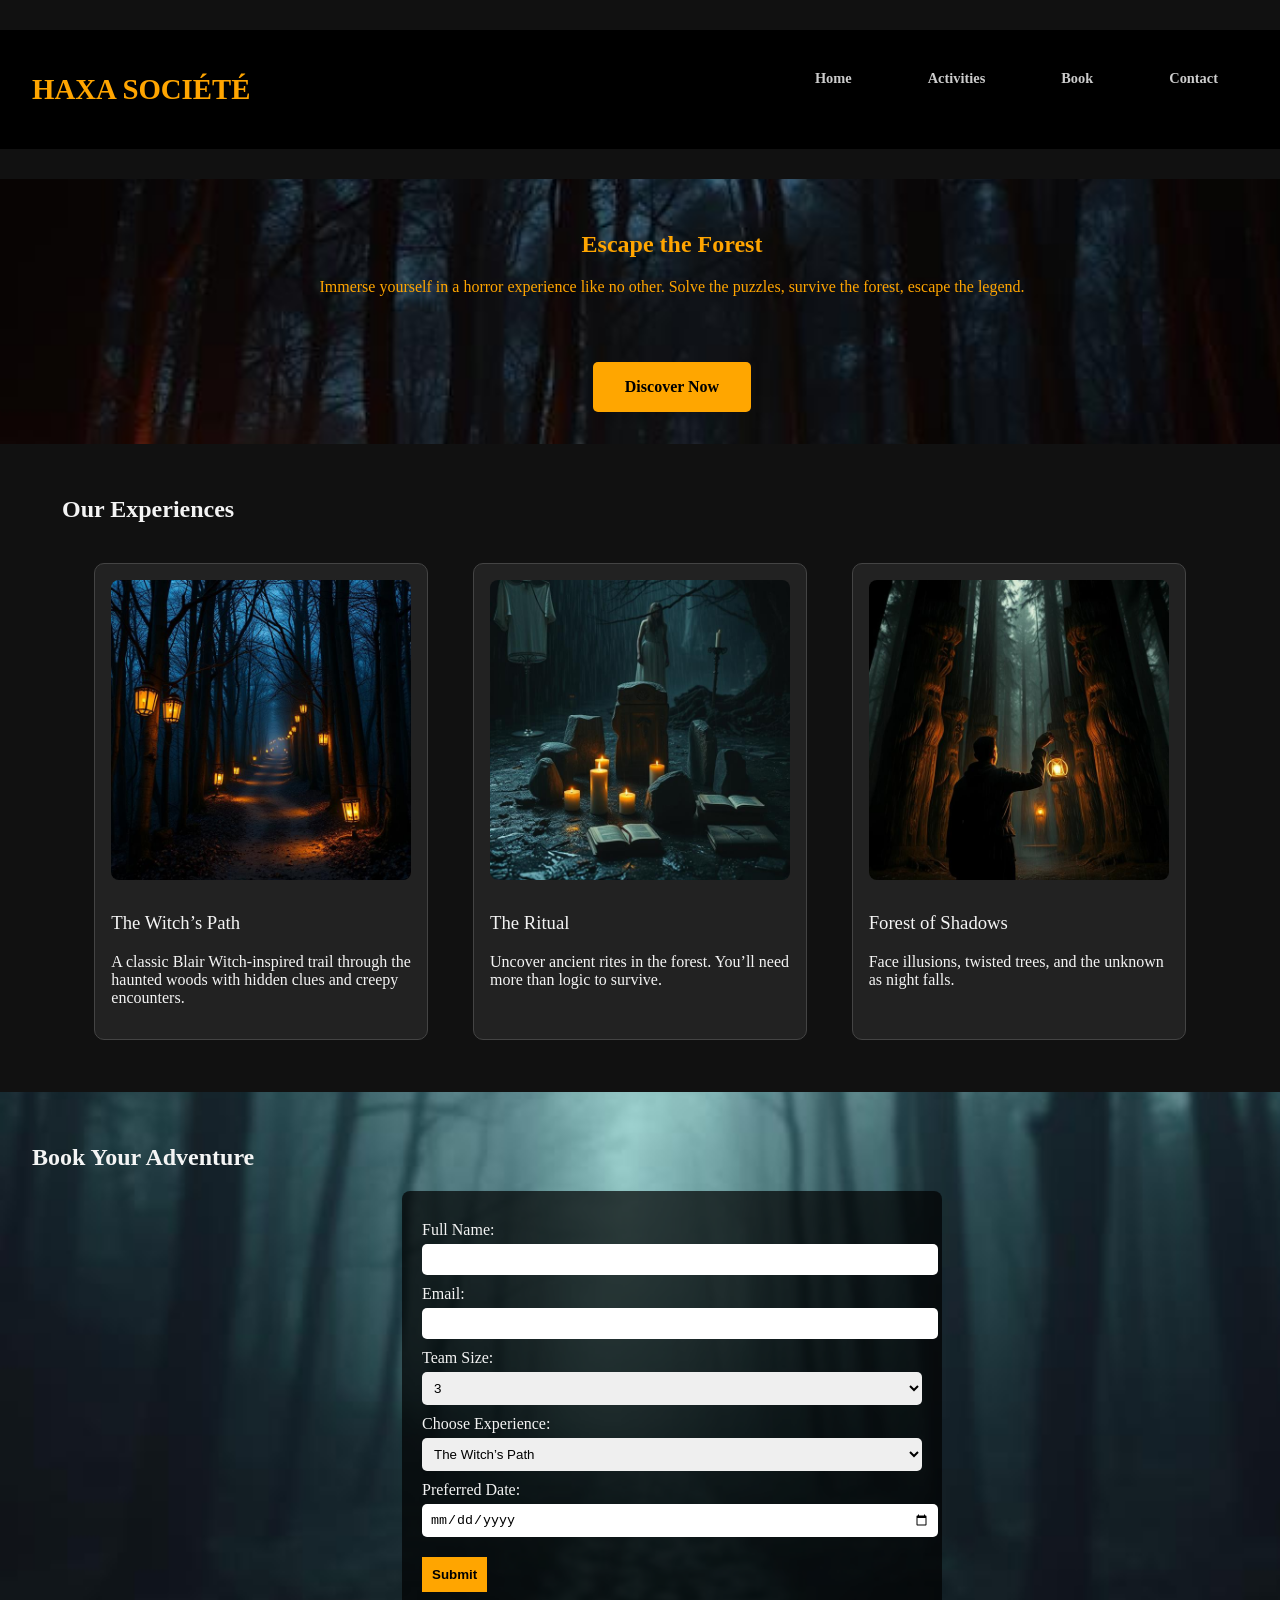
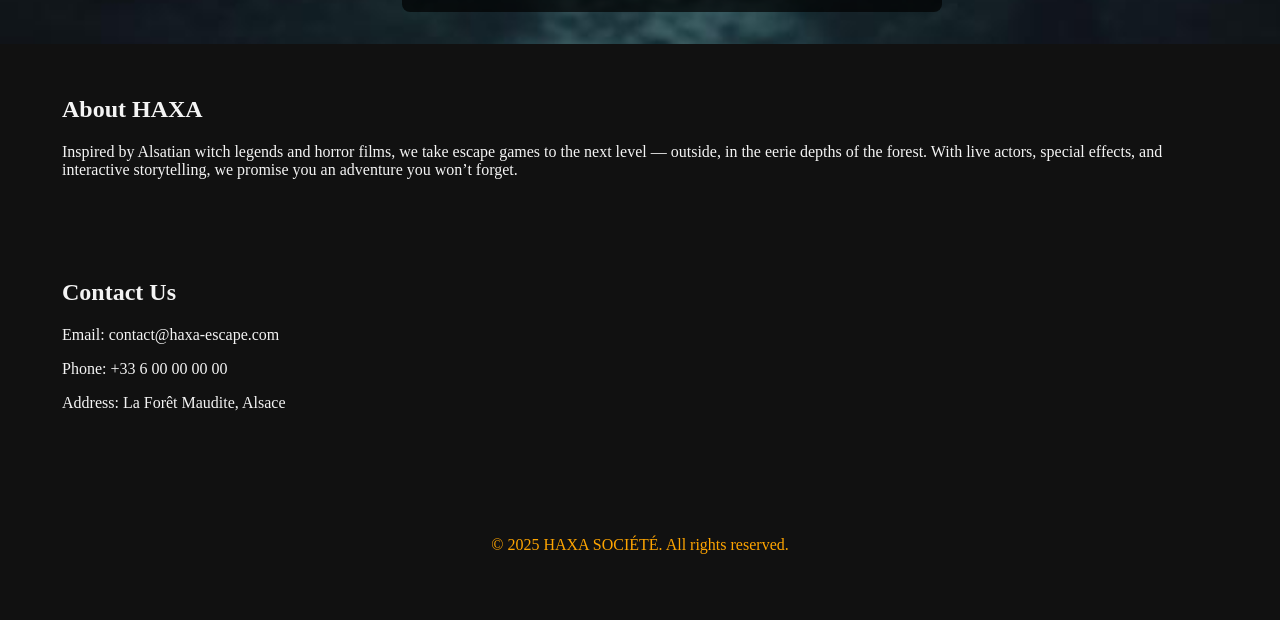
==== index.html @ fae3685a "Add files via upload" ====
<!DOCTYPE html>
<html lang="en">
<head>
  <meta charset="UTF-8">
  <meta name="viewport" content="width=device-width, initial-scale=1.0">
  <title>HAXA SOCIÉTÉ - Immersive Escape Games</title>
  <link rel="stylesheet" href="style.css">
</head>
<body>
  <header>
    <div class="logo">HAXA SOCIÉTÉ</div>
    <nav>
      <ul>
        <li><a href="index.html#home">Home</a></li>
        <li><a href="index.html#activities">Activities</a></li>
        <li><a href="index.html#booking">Book</a></li>
        <li><a href="index.html#contact">Contact</a></li>
      </ul>
    </nav>
  </header>

  <section id="home">
    <h1>Escape the Forest</h1>
    <p>Immerse yourself in a horror experience like no other. Solve the puzzles, survive the forest, escape the legend.</p>
    <a href="#" class="cta-button">Discover Now</a>
  </section>
  <div id="modal" class="modal">
    <div class="modal-content">
        <p> Game Zones:
            he forest is divided into several “stations” or themed zones. Each zone represents a part of the story and contains puzzles or props.
            
            Trail Map or Guided Path: Participants follow a predefined path, sometimes with a map or guided by an actor/performer.
            Live Actors: Actors play roles such as witches, lost villagers, cursed spirits, or ritual leaders. They may interact, spook, or even help players.
            
            Clues & Props:  
    
            Hidden inside tree hollows, under fake rocks, or hanging from branches in sealed scrolls.
            Found through UV light, sound cues, or coded messages burned into bark or etched into stone.
            Ritual sites with bones, candles, books, etc. that hint at the next move.
            
            
            Tools Provided: 
    
            Lanterns, walkie-talkies, maps, or magical talismans.
            
            Time Limit:
            60–90 minutes, tracked via actor or device.
            
            
            Safety and Control:
    
            Staff/actors follow from a distance and intervene only when needed.
            Emergency exits and communication tools are part of the safety system.
            Paths are cleared, but look wild.
            </p>
      <span class="close-button">&times;</span>
      
    </div>
  </div>
  <section id="activities">
    <h2>Our Experiences</h2>
    <div class="activity-list">
      <div class="activity">
        <img src="Photos/2.jpg" alt="The Witch’s Path">
        <h3><a href="witch-path.html">The Witch’s Path</a></h3>
        <p>A classic Blair Witch-inspired trail through the haunted woods with hidden clues and creepy encounters.</p>
      </div>
      <div class="activity">
        <img src="Photos/4.jpg">
        <h3><a href="ritual.html">The Ritual</a></h3>
        <p>Uncover ancient rites in the forest. You’ll need more than logic to survive.</p>
      </div>
      <div class="activity">
        <img src="Photos/7.jpg">
        <h3><a href="forest-shadows.html">Forest of Shadows</a></h3>
        <p>Face illusions, twisted trees, and the unknown as night falls.</p>
      </div>
    </div>
  </section>

  <section id="booking">
    <h2>Book Your Adventure</h2>
    <form id="booking-form">
      <label for="name">Full Name:</label>
      <input type="text" id="name" name="name" required>

      <label for="email">Email:</label>
      <input type="email" id="email" name="email" required>

      <label for="team-size">Team Size:</label>
      <select id="team-size" name="team-size">
        <option>3</option>
        <option>4</option>
        <option>5</option>
        <option>6</option>
      </select>

      <label for="experience">Choose Experience:</label>
      <select id="experience" name="experience">
        <option>The Witch’s Path</option>
        <option>The Ritual</option>
        <option>Forest of Shadows</option>
      </select>

      <label for="date">Preferred Date:</label>
      <input type="date" id="date" name="date" required>

      <button type="submit">Submit</button>
    </form>
  </section>

  <section id="about">
    <h2>About HAXA</h2>
    <p>Inspired by Alsatian witch legends and horror films, we take escape games to the next level — outside, in the eerie depths of the forest. With live actors, special effects, and interactive storytelling, we promise you an adventure you won’t forget.</p>
  </section>

  <section id="contact">
    <h2>Contact Us</h2>
    <p>Email: contact@haxa-escape.com</p>
    <p>Phone: +33 6 00 00 00 00</p>
    <p>Address: La Forêt Maudite, Alsace</p>
  </section>

  <footer>
    <p>&copy; 2025 HAXA SOCIÉTÉ. All rights reserved.</p>
  </footer>

  <script src="script.js"></script>
</body>
</html>
---- style.css ----
body {
    margin: 30px;
    font-family: 'Creepster', cursive;
    background-color: #111;
    color: #f4f4f4;
  }
  
  header {
    margin: 30px;
    background-color: #000;
    color: orange;
    display: flex;
    justify-content: space-between;
    width: 100vw; /* Makes the section span the full width of the viewport */
    margin-left: calc(-50vw + 50%); /* Removes any side margins */
    position: relative; /* Ensures proper alignment */
    align-items: center;
    position: sticky;
    top: 0;
    z-index: 10;
  }
  
  .logo {
    font-size: 1.8rem;
    font-weight: bold;
    font-family: 'Creepster', cursive;
    padding: 1rem 2rem;

  }
  
  nav ul {
    list-style: none;
    display: flex;
    gap: 1rem;
    padding: 1rem 2rem;
    margin-right: auto;
  }
  
  nav a {
    color: orange;
    text-decoration: none;
    font-weight: bold;
  }
  
  section {
    padding: 2rem;
  }

  #home {
    background-image: url('Photos/1.jpg');
    background-size: cover;
    background-position: center;
    width: 100vw; /* Makes the section span the full width of the viewport */
    margin-left: calc(-50vw + 50%); /* Removes any side margins */
    position: relative; /* Ensures proper alignment */
    text-align: center;
    /*padding: 5rem 2rem;*/
    color: rgb(255, 165, 0);
  }
  
  .cta-button {
    display: inline-block;
    padding: 1rem 2rem;
    background: hsl(39, 100%, 50%);
    color: #000;
    font-weight: bold;
    text-decoration: none;
    border-radius: 5px;
    margin-top: 50px;
  }
  .p1 {
    margin-bottom: 40px;
  }

  .activity-list {
    display: flex;
    flex-wrap: wrap;
    gap: 20px;
    padding: 20px;
    justify-content: space-around;
  }
  
  .activity {
    background-color: #222;
    padding: 1rem;
    border: 1px solid #444;
    border-radius: 10px;
    flex: 1;
    max-width: 300px;
  }
  .activity img {
    width: 100%;
    border-radius: 8px;
    margin-bottom: 10px;
  }
  #booking {
    background-image: url('Photos/11.jpg');
    background-size: cover; /* Ensures the image covers the entire section */
    background-position: center; /* Centers the image */
    width: 100vw; /* Makes the section span the full width of the viewport */
    margin-left: calc(-50vw + 50%); /* Removes any side margins */
    position: relative; /* Ensures proper alignment */
    /*padding: 40px 20px;*/
  }
  
  form {
    background-color: rgba(0, 0, 0, 0.7);
    padding: 20px;
    border-radius: 8px;
    max-width: 500px;
    margin: auto;
  }
  form label {
    display: block;
    margin-top: 10px;
  }
  form input, form select {
    width: 100%;
    padding: 8px;
    margin-top: 5px;
    border: none;
    border-radius: 5px;
  }
  
  form button {
    margin-top: 20px;
    padding: 10px;
    background-color: orange;
    border: none;
    font-weight: bold;
    cursor: pointer;
  }
  #about img {
    width: 45%;
    margin: 10px;
    border-radius: 8px;
  }
  
  header h1 {
    margin: 30px;
    font-size: 2.0rem;
    color: orange;
  }
  
  header a {
    margin: 30px;
    color: #ccc;
    text-decoration: none;
    display: inline-block;
    margin-top: 0.5rem;
    font-size: 0.9rem;
  }
  
  .gallery-page {
    margin: 30px;
    display: flex;
    flex-direction: column;
    align-items: center;
    padding: 2rem;
  }
  
  .gallery-card {
    position: relative;
    max-width: 600px;
    margin-bottom: 1rem;
  }
  
  .gallery-card img {
    width: 100%;
    height: auto;
    border-radius: 1rem;
    box-shadow: 0 0 20px rgba(255, 102, 0, 0.4);
  }
  
  .gallery-controls {
    position: absolute;
    top: 50%;
    left: 0;
    width: 100%;
    display: flex;
    justify-content: space-between;
    transform: translateY(-50%);
  }
  
  .gallery-controls button {
    background-color: rgba(0, 0, 0, 0.6);
    color: orange;
    border: none;
    font-size: 2rem;
    padding: 0.5rem 1rem;
    cursor: pointer;
    border-radius: 0.5rem;
  }
  
  .description {
    max-width: 900px;
    text-align: center;
    margin-top: 1rem;
    margin-bottom: 2rem;
    padding: 1rem;
    /*background-color: #1c1c1c;*/
    border-radius: 1rem;
    box-shadow: 0 0 10px rgba(255, 102, 0, 0.3);
  }
  
  .description h2 {
    color: orange;
    font-size: 1.3rem;
    margin-bottom: 0.5rem;
  }
  .description p {
    font-size: 0.9rem;
  }
  .galleryheader {
    color: orange;
    display: block;
    align-items: center;
  }
  .galleryheader h1 {
    text-align: center; /* Centers the text horizontally */
    margin: 0 auto; /* Ensures proper centering */
    font-size: 1.8rem;
}
  .home-button {
    position: absolute; /* Position it relative to the nearest positioned ancestor */
    top: 40px; /* Adjust the vertical position */
    right: 40px; /* Adjust the horizontal position */
    background-color: #ffa500; /* Add a background color */
    color: black; /* Text color */
    padding: 10px 15px; /* Add padding for better appearance */
    text-decoration: none; /* Remove underline */
    border-radius: 5px; /* Add rounded corners */
    font-weight: bold; /* Make the text bold */
    font-family: 'Creepster', cursive;
  }

    .modal {
        display: none; /* 🔥 This hides the modal by default */
        justify-content: center;
        align-items: flex-start;
        padding-top: 5vh;
        position: fixed;
        z-index: 1000;
        left: 0;
        top: 0;
        width: 100%;
        height: 100%;
        background-color: rgba(0, 0, 0, 0.8);
      }

  .modal-content {
    position: absolute;
    top: 50%;
    left: 50%;
    transform: translate(-50%, -45%); /* Shift it to center and slightly higher */
    background-color: rgb(255, 165, 0);
    border-radius: 10px;
    width: 80%;
    padding-left: 15px;
    padding-right: 15px;
    max-width: 500px;
    max-height: 70vh;
    overflow-y: auto;
    text-align: left;
    color: #000;
  }

  .close-button {
    color: #080706;
    float: right;
    font-size: 28px;
    font-weight: bold;
    cursor: pointer;
  }

  .close-button:hover,
  .close-button:focus {
    color: ffa500;
    text-decoration: none;
  }
  
  #activities a {
    text-decoration: none; /* Remove underline */
    color: inherit; /* Inherit the color from the parent element */
    font-weight: normal; /* Match the weight of the surrounding text */
}

#activities a:hover {
    text-decoration: underline; /* Optional: Add underline on hover for better UX */
    color: orange; /* Optional: Change color on hover */
}
  
  footer {
    text-align: center;
    padding: 20px;
    background-color: #111;
    color: orange;
    margin-top: 40px;
  }
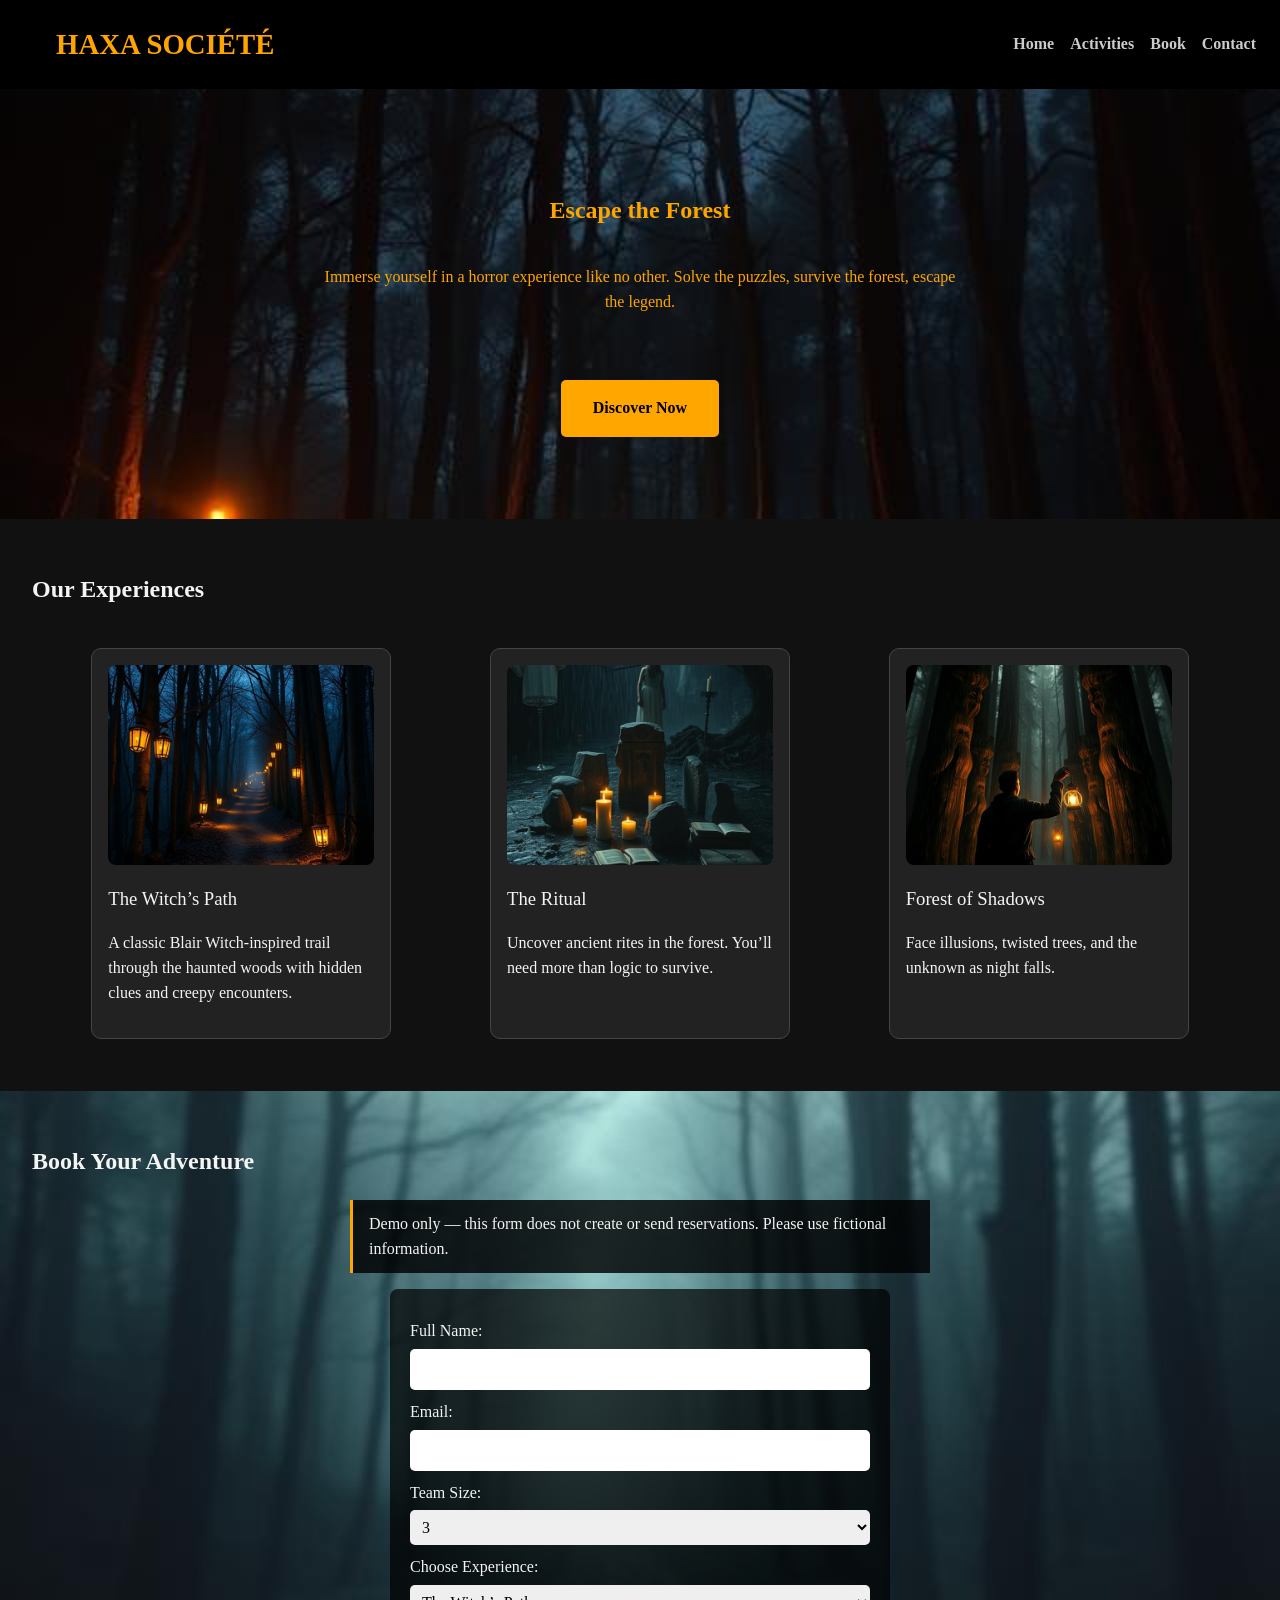
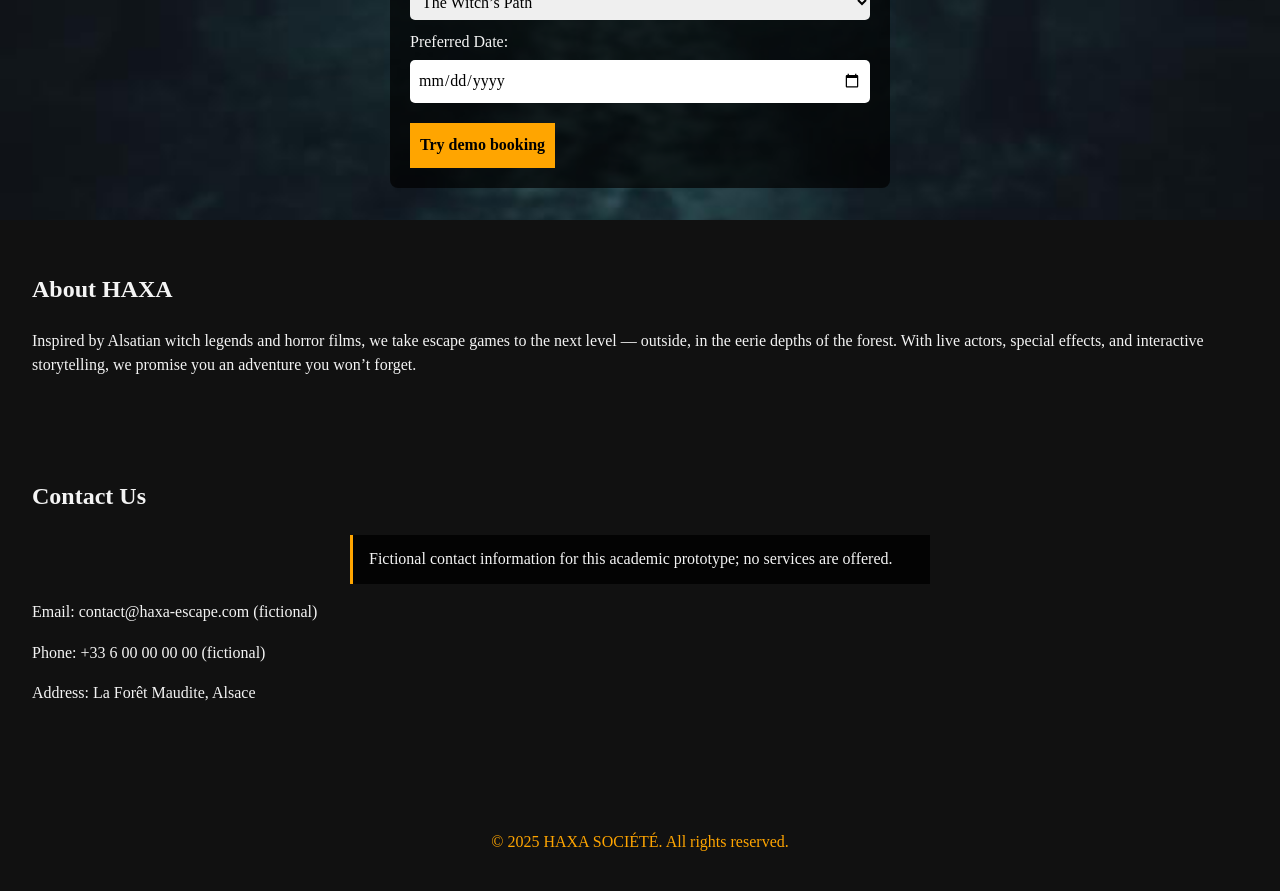
==== commit 3e5de931: "Add files via upload" ====
--- a/index.html
+++ b/index.html
@@ -1,130 +1,116 @@
-<!DOCTYPE html>
-<html lang="en">
-<head>
-  <meta charset="UTF-8">
-  <meta name="viewport" content="width=device-width, initial-scale=1.0">
-  <title>HAXA SOCIÉTÉ - Immersive Escape Games</title>
-  <link rel="stylesheet" href="style.css">
-</head>
-<body>
-  <header>
-    <div class="logo">HAXA SOCIÉTÉ</div>
-    <nav>
-      <ul>
-        <li><a href="index.html#home">Home</a></li>
-        <li><a href="index.html#activities">Activities</a></li>
-        <li><a href="index.html#booking">Book</a></li>
-        <li><a href="index.html#contact">Contact</a></li>
-      </ul>
-    </nav>
-  </header>
-
-  <section id="home">
-    <h1>Escape the Forest</h1>
-    <p>Immerse yourself in a horror experience like no other. Solve the puzzles, survive the forest, escape the legend.</p>
-    <a href="#" class="cta-button">Discover Now</a>
-  </section>
-  <div id="modal" class="modal">
-    <div class="modal-content">
-        <p> Game Zones:
-            he forest is divided into several “stations” or themed zones. Each zone represents a part of the story and contains puzzles or props.
-            
-            Trail Map or Guided Path: Participants follow a predefined path, sometimes with a map or guided by an actor/performer.
-            Live Actors: Actors play roles such as witches, lost villagers, cursed spirits, or ritual leaders. They may interact, spook, or even help players.
-            
-            Clues & Props:  
-    
-            Hidden inside tree hollows, under fake rocks, or hanging from branches in sealed scrolls.
-            Found through UV light, sound cues, or coded messages burned into bark or etched into stone.
-            Ritual sites with bones, candles, books, etc. that hint at the next move.
-            
-            
-            Tools Provided: 
-    
-            Lanterns, walkie-talkies, maps, or magical talismans.
-            
-            Time Limit:
-            60–90 minutes, tracked via actor or device.
-            
-            
-            Safety and Control:
-    
-            Staff/actors follow from a distance and intervene only when needed.
-            Emergency exits and communication tools are part of the safety system.
-            Paths are cleared, but look wild.
-            </p>
-      <span class="close-button">&times;</span>
-      
-    </div>
-  </div>
-  <section id="activities">
-    <h2>Our Experiences</h2>
-    <div class="activity-list">
-      <div class="activity">
-        <img src="Photos/2.jpg" alt="The Witch’s Path">
-        <h3><a href="witch-path.html">The Witch’s Path</a></h3>
-        <p>A classic Blair Witch-inspired trail through the haunted woods with hidden clues and creepy encounters.</p>
-      </div>
-      <div class="activity">
-        <img src="Photos/4.jpg">
-        <h3><a href="ritual.html">The Ritual</a></h3>
-        <p>Uncover ancient rites in the forest. You’ll need more than logic to survive.</p>
-      </div>
-      <div class="activity">
-        <img src="Photos/7.jpg">
-        <h3><a href="forest-shadows.html">Forest of Shadows</a></h3>
-        <p>Face illusions, twisted trees, and the unknown as night falls.</p>
-      </div>
-    </div>
-  </section>
-
-  <section id="booking">
-    <h2>Book Your Adventure</h2>
-    <form id="booking-form">
-      <label for="name">Full Name:</label>
-      <input type="text" id="name" name="name" required>
-
-      <label for="email">Email:</label>
-      <input type="email" id="email" name="email" required>
-
-      <label for="team-size">Team Size:</label>
-      <select id="team-size" name="team-size">
-        <option>3</option>
-        <option>4</option>
-        <option>5</option>
-        <option>6</option>
-      </select>
-
-      <label for="experience">Choose Experience:</label>
-      <select id="experience" name="experience">
-        <option>The Witch’s Path</option>
-        <option>The Ritual</option>
-        <option>Forest of Shadows</option>
-      </select>
-
-      <label for="date">Preferred Date:</label>
-      <input type="date" id="date" name="date" required>
-
-      <button type="submit">Submit</button>
-    </form>
-  </section>
-
-  <section id="about">
-    <h2>About HAXA</h2>
-    <p>Inspired by Alsatian witch legends and horror films, we take escape games to the next level — outside, in the eerie depths of the forest. With live actors, special effects, and interactive storytelling, we promise you an adventure you won’t forget.</p>
-  </section>
-
-  <section id="contact">
-    <h2>Contact Us</h2>
-    <p>Email: contact@haxa-escape.com</p>
-    <p>Phone: +33 6 00 00 00 00</p>
-    <p>Address: La Forêt Maudite, Alsace</p>
-  </section>
-
-  <footer>
-    <p>&copy; 2025 HAXA SOCIÉTÉ. All rights reserved.</p>
-  </footer>
-
-  <script src="script.js"></script>
-</body>
-</html>
+<!DOCTYPE html>
+<html lang="en">
+<head>
+  <meta charset="UTF-8">
+  <meta name="viewport" content="width=device-width, initial-scale=1.0">
+  <title>HAXA SOCIÉTÉ - Immersive Escape Games</title>
+  <link rel="stylesheet" href="style.css">
+</head>
+<body>
+  <header>
+    <div class="logo">HAXA SOCIÉTÉ</div>
+    <nav>
+      <ul>
+        <li><a href="index.html#home">Home</a></li>
+        <li><a href="index.html#activities">Activities</a></li>
+        <li><a href="index.html#booking">Book</a></li>
+        <li><a href="index.html#contact">Contact</a></li>
+      </ul>
+    </nav>
+  </header>
+
+  <section id="home">
+    <h1>Escape the Forest</h1>
+    <p>Immerse yourself in a horror experience like no other. Solve the puzzles, survive the forest, escape the legend.</p>
+    <button type="button" class="cta-button" aria-haspopup="dialog" aria-controls="modal">Discover Now</button>
+  </section>
+  <div id="modal" class="modal" role="dialog" aria-modal="true" aria-labelledby="modal-title" hidden>
+    <div class="modal-content" tabindex="-1">
+      <button type="button" class="close-button" aria-label="Close experience details">&times;</button>
+      <h2 id="modal-title">Explore HAXA's haunted forest</h2>
+      <p>Follow a story-driven trail through themed zones, solving puzzles and discovering clues along the way.</p>
+      <h3>What to expect</h3>
+      <ul>
+        <li><strong>Immersive zones:</strong> atmospheric forest locations, puzzles and theatrical props.</li>
+        <li><strong>Interactive storytelling:</strong> performers portraying witches, villagers and cursed spirits.</li>
+        <li><strong>Clues and tools:</strong> maps, coded messages and lanterns to guide your adventure.</li>
+        <li><strong>Time limit:</strong> approximately 60–90 minutes in the fictional experience concept.</li>
+        <li><strong>Safety concept:</strong> planned staff oversight and designated exit routes.</li>
+      </ul>
+      <p class="prototype-note">HAXA is a fictional academic concept, not an operating escape-game business.</p>
+    </div>
+  </div>
+  <section id="activities">
+    <h2>Our Experiences</h2>
+    <div class="activity-list">
+      <div class="activity">
+        <img src="Photos/2.jpg" alt="The Witch’s Path">
+        <h3><a href="witch-path.html">The Witch’s Path</a></h3>
+        <p>A classic Blair Witch-inspired trail through the haunted woods with hidden clues and creepy encounters.</p>
+      </div>
+      <div class="activity">
+        <img src="Photos/4.jpg" alt="The Ritual horror escape experience">
+        <h3><a href="ritual.html">The Ritual</a></h3>
+        <p>Uncover ancient rites in the forest. You’ll need more than logic to survive.</p>
+      </div>
+      <div class="activity">
+        <img src="Photos/7.jpg" alt="Forest of Shadows escape experience">
+        <h3><a href="forest-shadows.html">Forest of Shadows</a></h3>
+        <p>Face illusions, twisted trees, and the unknown as night falls.</p>
+      </div>
+    </div>
+  </section>
+
+  <section id="booking">
+    <h2>Book Your Adventure</h2>
+    <p class="prototype-note">Demo only — this form does not create or send reservations. Please use fictional information.</p>
+    <form id="booking-form">
+      <label for="name">Full Name:</label>
+      <input type="text" id="name" name="name" required>
+
+      <label for="email">Email:</label>
+      <input type="email" id="email" name="email" required>
+
+      <label for="team-size">Team Size:</label>
+      <select id="team-size" name="team-size">
+        <option>3</option>
+        <option>4</option>
+        <option>5</option>
+        <option>6</option>
+      </select>
+
+      <label for="experience">Choose Experience:</label>
+      <select id="experience" name="experience">
+        <option>The Witch’s Path</option>
+        <option>The Ritual</option>
+        <option>Forest of Shadows</option>
+      </select>
+
+      <label for="date">Preferred Date:</label>
+      <input type="date" id="date" name="date" required>
+
+      <button type="submit">Try demo booking</button>
+      <p id="booking-feedback" class="booking-feedback" role="status" aria-live="polite" hidden></p>
+    </form>
+  </section>
+
+  <section id="about">
+    <h2>About HAXA</h2>
+    <p>Inspired by Alsatian witch legends and horror films, we take escape games to the next level — outside, in the eerie depths of the forest. With live actors, special effects, and interactive storytelling, we promise you an adventure you won’t forget.</p>
+  </section>
+
+  <section id="contact">
+    <h2>Contact Us</h2>
+    <p class="prototype-note">Fictional contact information for this academic prototype; no services are offered.</p>
+    <p>Email: contact@haxa-escape.com (fictional)</p>
+    <p>Phone: +33 6 00 00 00 00 (fictional)</p>
+    <p>Address: La Forêt Maudite, Alsace</p>
+  </section>
+
+  <footer>
+    <p>&copy; 2025 HAXA SOCIÉTÉ. All rights reserved.</p>
+  </footer>
+
+  <script src="script.js"></script>
+</body>
+</html>
--- a/style.css
+++ b/style.css
@@ -296,4 +296,56 @@
     background-color: #111;
     color: orange;
     margin-top: 40px;
-  }+  }
+/* Portfolio release: responsive layout and accessibility fixes */
+*, *::before, *::after { box-sizing: border-box; }
+html { scroll-behavior: smooth; }
+body { margin: 0; overflow-x: clip; line-height: 1.55; }
+header { margin: 0; width: 100%; margin-left: 0; padding: .4rem 1.5rem; gap: 1rem; }
+nav ul { margin: 0; padding: .75rem 0; flex-wrap: wrap; justify-content: center; }
+header a { margin: 0; font-size: 1rem; }
+#home, #booking { width: 100%; margin-left: 0; }
+#home { min-height: 430px; display: flex; flex-direction: column; align-items: center; justify-content: center; padding: 5rem 1.5rem; }
+#home p { max-width: 650px; }
+.activity { min-width: min(100%, 250px); }
+.activity img { display: block; aspect-ratio: 4 / 3; object-fit: cover; }
+form input, form select { box-sizing: border-box; font: inherit; }
+button, input, select { font: inherit; }
+button, a { -webkit-tap-highlight-color: transparent; }
+:focus-visible { outline: 3px solid #ffba36; outline-offset: 3px; }
+.prototype-note { background: rgba(0,0,0,.82); border-left: 3px solid orange; padding: .75rem 1rem; max-width: 580px; margin: 1rem auto; }
+.booking-feedback { color: #fff; font-weight: bold; }
+.cta-button { border: 0; cursor: pointer; font-size: 1rem; }
+.modal[hidden], [hidden] { display: none !important; }
+.modal { align-items: center; padding: 1rem; overflow: auto; }
+.modal-content { position: relative; top: auto; left: auto; transform: none; max-height: min(85vh, 750px); width: min(100%, 600px); padding: 1.5rem; font-family: Arial, sans-serif; }
+.modal-content h2, .modal-content h3 { padding-right: 2rem; }
+.modal-content li { margin-bottom: .6rem; }
+.modal-content .prototype-note { background: rgba(0,0,0,.12); }
+.close-button { position: absolute; top: .4rem; right: .75rem; border: 0; background: transparent; padding: .15rem .5rem; }
+.close-button:hover, .close-button:focus-visible { color: #613200; }
+body.modal-open { overflow: hidden; }
+.galleryheader { min-height: 85px; display: flex; align-items: center; justify-content: center; padding: 1rem; position: relative; }
+.galleryheader h1 { margin: 0; padding: 0 5rem; }
+.home-button { top: 50%; right: 1rem; transform: translateY(-50%); }
+.gallery-page { margin: 0 auto; padding: 1.5rem; max-width: 1100px; }
+.gallery, .gallery-card { width: 100%; }
+.gallery-card { margin-inline: auto; }
+.gallery-controls button { min-height: 44px; min-width: 44px; }
+.description { width: 100%; }
+@media (max-width: 650px) {
+  header { flex-direction: column; padding: .75rem; gap: .2rem; }
+  .logo { padding: .3rem; font-size: 1.5rem; }
+  nav ul { gap: .6rem 1rem; }
+  section { padding: 1.5rem 1rem; }
+  #home { min-height: 360px; padding: 3.5rem 1.25rem; }
+  .cta-button { margin-top: 1.2rem; }
+  .activity-list { padding: .5rem 0; }
+  .activity { max-width: 100%; }
+  .galleryheader { padding: 1rem; flex-direction: column; gap: .8rem; }
+  .galleryheader h1 { padding: 0; font-size: 1.45rem; }
+  .home-button { position: static; transform: none; }
+  .gallery-page { padding: 1rem; }
+  .modal-content { padding: 1.1rem; }
+}
+@media (prefers-reduced-motion: reduce) { html { scroll-behavior: auto; } }
